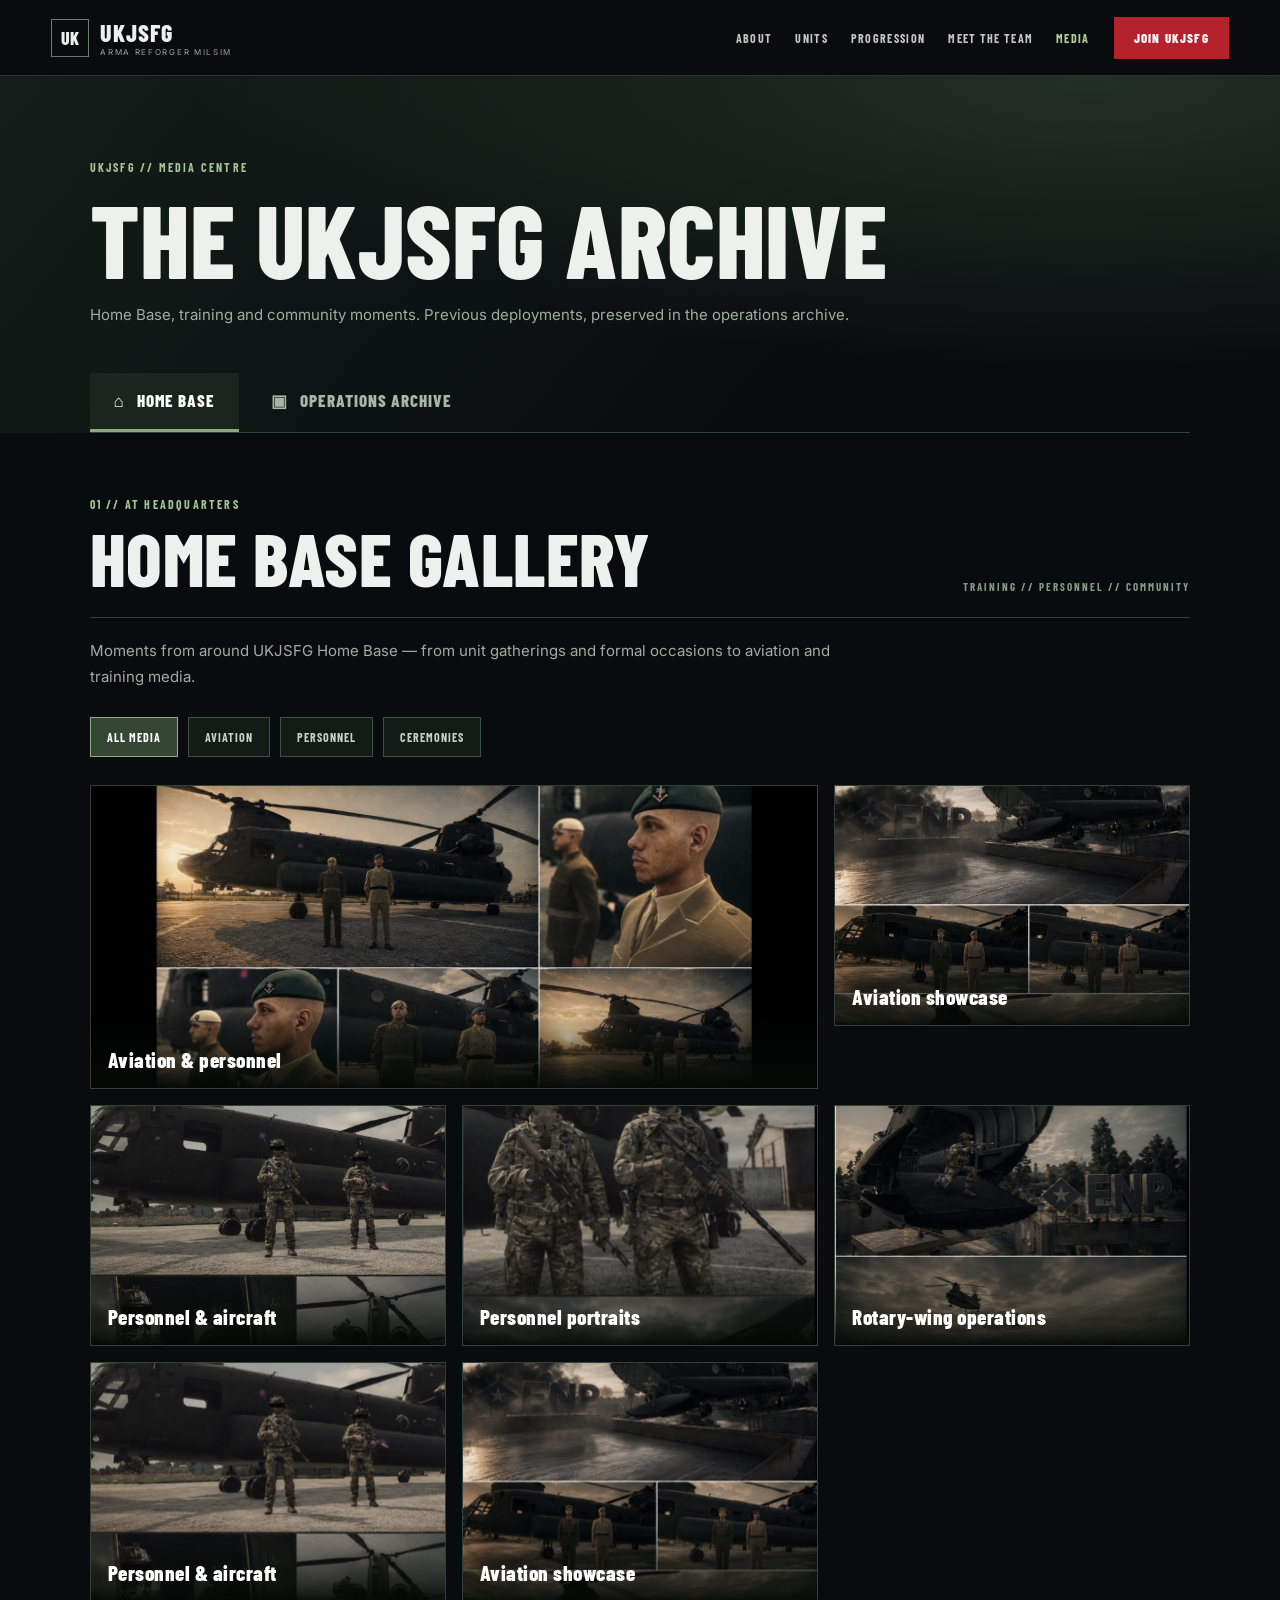
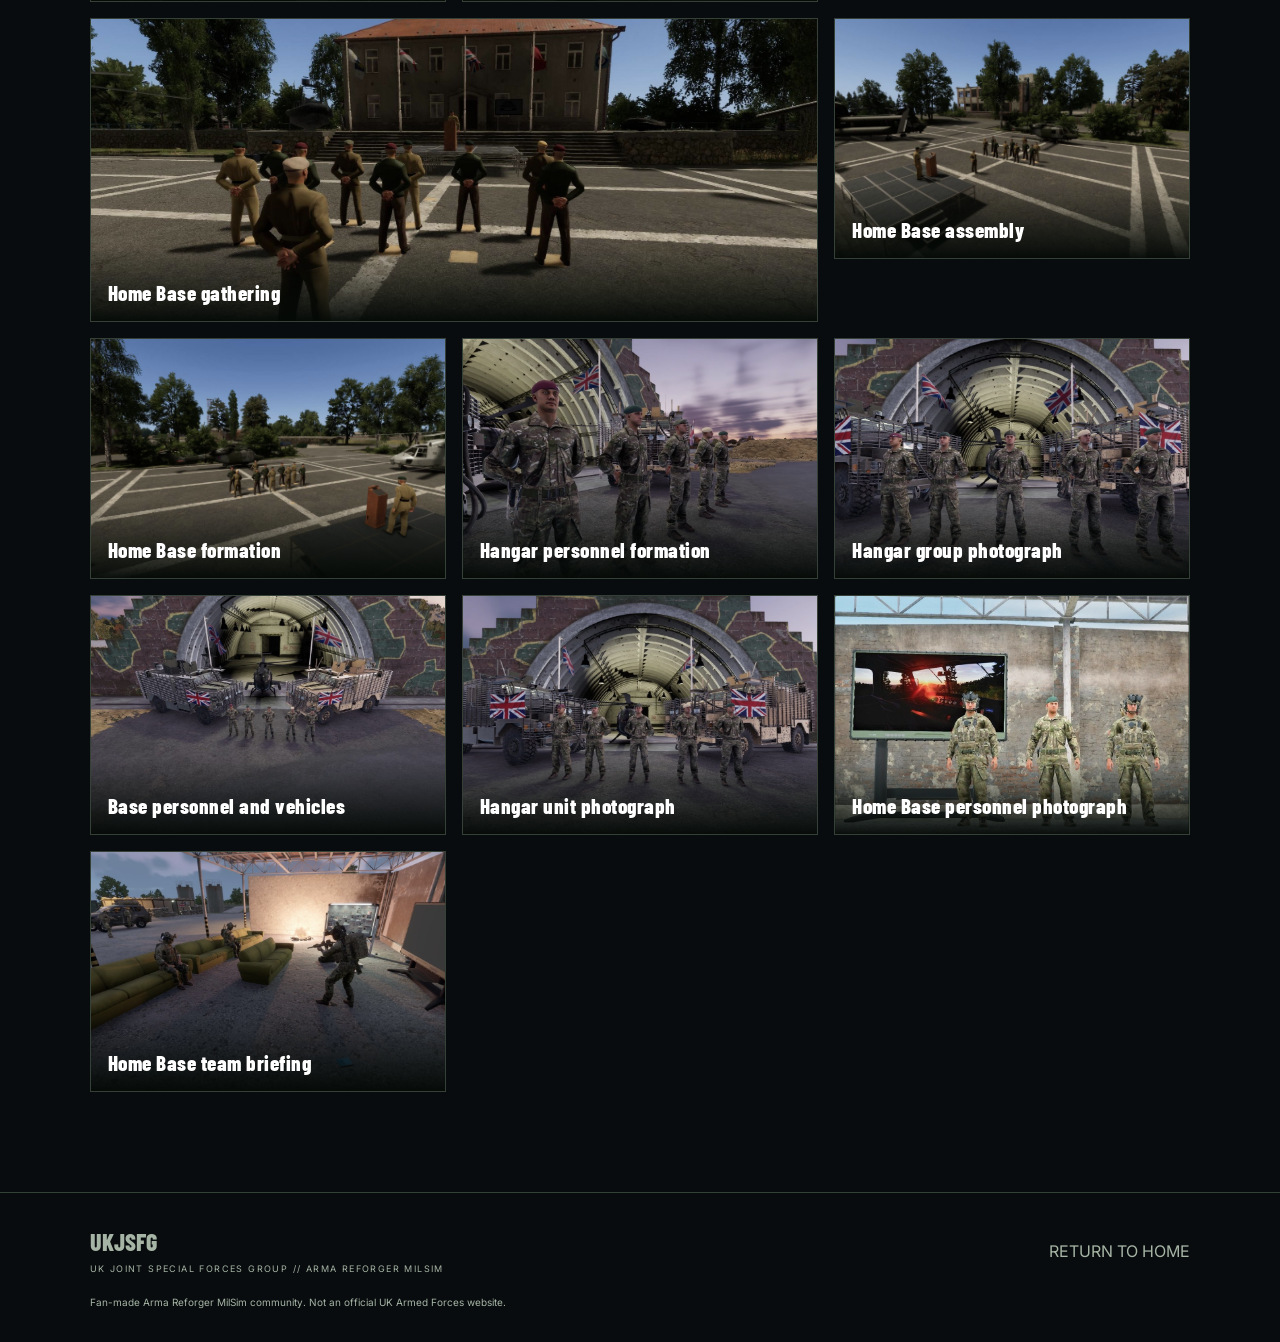
==== media/index.html @ cac0a2be "Add files via upload" ====
<!doctype html>
<html lang="en">
<head>
<base href="../">
<meta charset="utf-8"><meta name="viewport" content="width=device-width,initial-scale=1">
<meta name="theme-color" content="#080b0d">
<title>UKJSFG | Media Centre & Operations Archive</title>
<meta name="description" content="UKJSFG Home Base media and historical operations archive from our Arma Reforger MilSim community.">
<link rel="preconnect" href="https://fonts.googleapis.com"><link rel="preconnect" href="https://fonts.gstatic.com" crossorigin>
<link href="https://fonts.googleapis.com/css2?family=Barlow+Condensed:wght@500;600;700;800&family=Inter:wght@400;500;600&display=swap" rel="stylesheet">
<link rel="icon" type="image/png" href="assets/favicon.png?v=4">
<link rel="stylesheet" href="media.css">
<script src="media-data.js" defer></script>
<script src="media.js" defer></script>
</head>
<body>
<header class="nav">
 <a class="brand" href="#home"><span class="brand-mark">UK</span><span><b>UKJSFG</b><small>ARMA REFORGER MILSIM</small></span></a>
 <button class="menu" aria-label="Toggle navigation" aria-expanded="false">☰</button>
 <nav aria-label="Site navigation"><a href="#about">ABOUT</a><a href="#units">UNITS</a><a href="#progression">PROGRESSION</a><a href="#team">MEET THE TEAM</a><a href="media/" class="active" aria-current="page">MEDIA</a></nav>
 <a class="btn btn-red nav-join" href="https://discord.gg/pQaPmvWr3A" target="_blank" rel="noopener">JOIN UKJSFG</a>
</header>
<main>
 <section class="masthead">
  <span class="kicker">UKJSFG // MEDIA CENTRE</span>
  <h1>THE UKJSFG ARCHIVE</h1>
  <p>Home Base, training and community moments. Previous deployments, preserved in the operations archive.</p>
  <div class="tab-bar" role="tablist" aria-label="Media sections">
   <button class="tab active" id="tab-home" role="tab" aria-selected="true" aria-controls="panel-home" data-tab="home">⌂ &nbsp; HOME BASE</button>
   <button class="tab" id="tab-ops" role="tab" aria-selected="false" aria-controls="panel-ops" data-tab="ops">▣ &nbsp; OPERATIONS ARCHIVE</button>
  </div>
 </section>
 <section id="panel-home" class="page-section" role="tabpanel" aria-labelledby="tab-home">
  <div class="section-heading"><div><span class="kicker">01 // AT HEADQUARTERS</span><h2>HOME BASE GALLERY</h2></div><span class="section-meta">TRAINING // PERSONNEL // COMMUNITY</span></div>
  <p class="section-copy">Moments from around UKJSFG Home Base — from unit gatherings and formal occasions to aviation and training media.</p>
  <div class="home-filters" aria-label="Gallery filters">
   <button class="chip active" data-home-filter="all">ALL MEDIA</button>
   <button class="chip" data-home-filter="aviation">AVIATION</button>
   <button class="chip" data-home-filter="personnel">PERSONNEL</button>
   <button class="chip" data-home-filter="ceremony">CEREMONIES</button>
  </div>
  <div id="home-gallery" class="home-gallery" aria-live="polite"></div>
 </section>
 <section id="panel-ops" class="page-section" role="tabpanel" aria-labelledby="tab-ops" hidden>
  <div class="section-heading"><div><span class="kicker">02 // DEPLOYMENT RECORDS</span><h2>OPERATIONS ARCHIVE</h2></div><span class="section-meta">HISTORICAL DEPLOYMENTS</span></div>
  <p class="section-copy">Browse UKJSFG deployments. Operation dates, participation and images will be added from verified UKJSFG records — no fabricated mission reports.</p>
  <div class="op-controls"><label class="sr-only" for="op-search">Search deployments</label><input type="search" id="op-search" placeholder="Search operations or locations…"><label class="sr-only" for="op-location">Filter by location</label><select id="op-location"><option value="all">ALL LOCATIONS</option></select><button id="reset-filters" class="chip" type="button">RESET FILTERS</button></div>
  <div class="ops-count" id="ops-count" aria-live="polite"></div>
  <div class="ops-grid" id="operations-grid"></div>
  <p class="archive-note">Future deployments can be added to <code>media-data.js</code>. Each new entry automatically creates a new archive card.</p>
 </section>
</main>
<footer><div><b>UKJSFG</b><span>UK JOINT SPECIAL FORCES GROUP // ARMA REFORGER MILSIM</span></div><a href="./">RETURN TO HOME</a><small>Fan-made Arma Reforger MilSim community. Not an official UK Armed Forces website.</small></footer>
<dialog id="lightbox" class="lightbox" aria-label="Image viewer"><button id="close-lightbox" class="close-lightbox" aria-label="Close image viewer">✕</button><button id="previous-image" class="lightbox-arrow" aria-label="Previous image">‹</button><figure><img id="lightbox-image" alt=""><figcaption id="lightbox-caption"></figcaption></figure><button id="next-image" class="lightbox-arrow" aria-label="Next image">›</button></dialog>
</body>
</html>
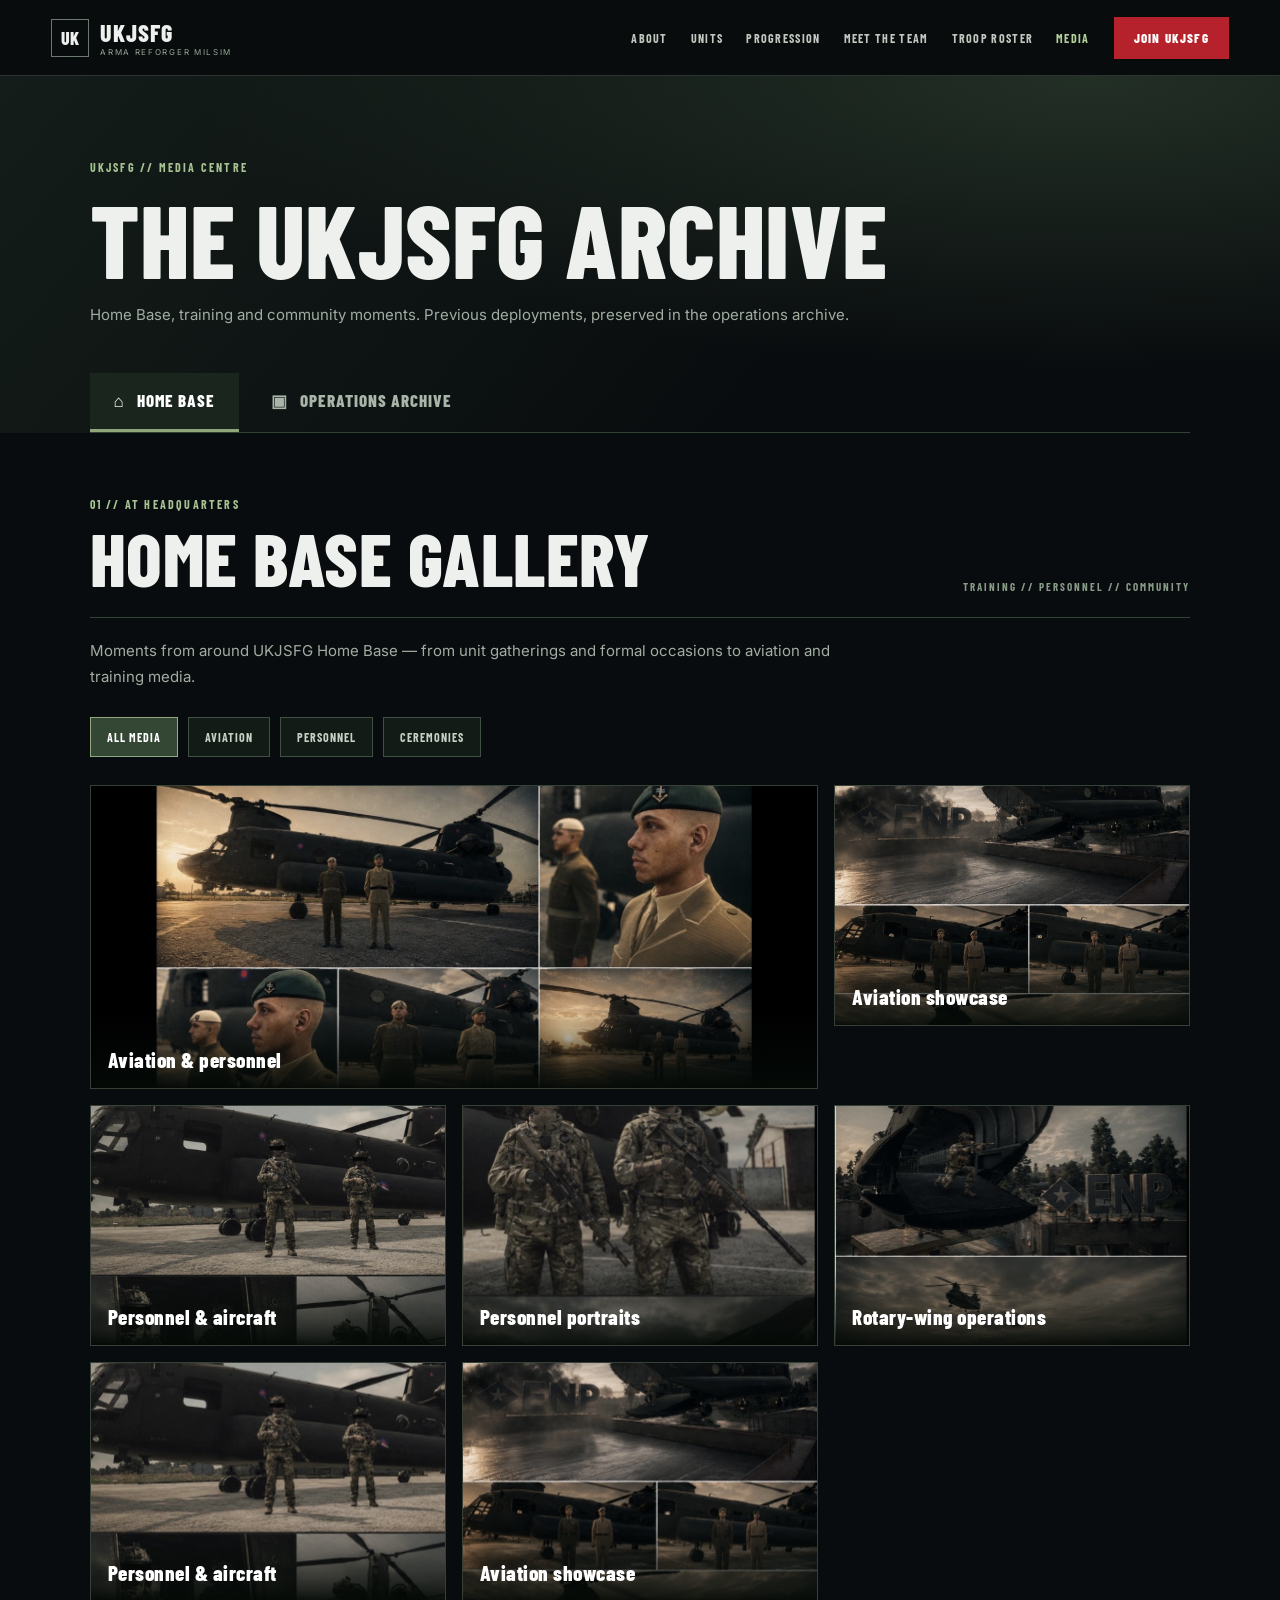
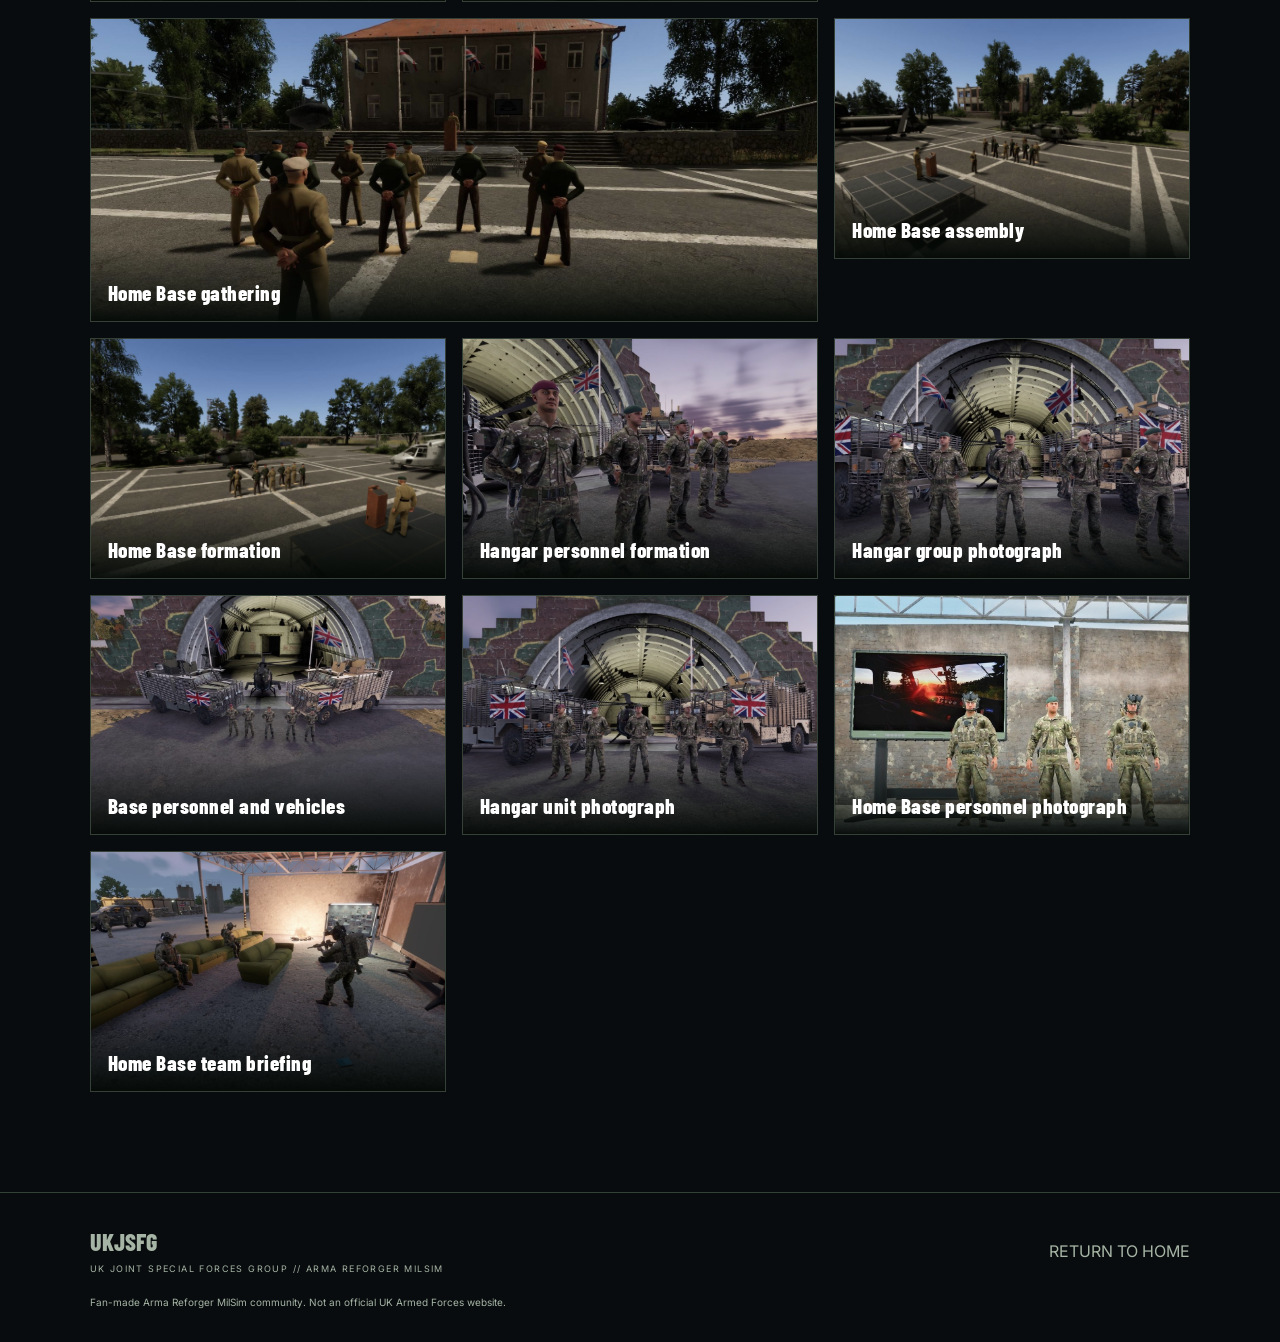
==== commit 94a2a92e: "Add files via upload" ====
--- a/media/index.html
+++ b/media/index.html
@@ -15,9 +15,9 @@
 </head>
 <body>
 <header class="nav">
- <a class="brand" href="#home"><span class="brand-mark">UK</span><span><b>UKJSFG</b><small>ARMA REFORGER MILSIM</small></span></a>
+ <a class="brand" href="/#home"><span class="brand-mark">UK</span><span><b>UKJSFG</b><small>ARMA REFORGER MILSIM</small></span></a>
  <button class="menu" aria-label="Toggle navigation" aria-expanded="false">☰</button>
- <nav aria-label="Site navigation"><a href="#about">ABOUT</a><a href="#units">UNITS</a><a href="#progression">PROGRESSION</a><a href="#team">MEET THE TEAM</a><a href="media/" class="active" aria-current="page">MEDIA</a></nav>
+ <nav aria-label="Site navigation"><a href="/#about">ABOUT</a><a href="/#units">UNITS</a><a href="/#progression">PROGRESSION</a><a href="/#team">MEET THE TEAM</a><a href="/roster.html">TROOP ROSTER</a><a href="/media/" class="active" aria-current="page">MEDIA</a></nav>
  <a class="btn btn-red nav-join" href="https://discord.gg/pQaPmvWr3A" target="_blank" rel="noopener">JOIN UKJSFG</a>
 </header>
 <main>
@@ -50,7 +50,7 @@
   <p class="archive-note">Future deployments can be added to <code>media-data.js</code>. Each new entry automatically creates a new archive card.</p>
  </section>
 </main>
-<footer><div><b>UKJSFG</b><span>UK JOINT SPECIAL FORCES GROUP // ARMA REFORGER MILSIM</span></div><a href="./">RETURN TO HOME</a><small>Fan-made Arma Reforger MilSim community. Not an official UK Armed Forces website.</small></footer>
+<footer><div><b>UKJSFG</b><span>UK JOINT SPECIAL FORCES GROUP // ARMA REFORGER MILSIM</span></div><a href="/">RETURN TO HOME</a><small>Fan-made Arma Reforger MilSim community. Not an official UK Armed Forces website.</small></footer>
 <dialog id="lightbox" class="lightbox" aria-label="Image viewer"><button id="close-lightbox" class="close-lightbox" aria-label="Close image viewer">✕</button><button id="previous-image" class="lightbox-arrow" aria-label="Previous image">‹</button><figure><img id="lightbox-image" alt=""><figcaption id="lightbox-caption"></figcaption></figure><button id="next-image" class="lightbox-arrow" aria-label="Next image">›</button></dialog>
 </body>
 </html>
